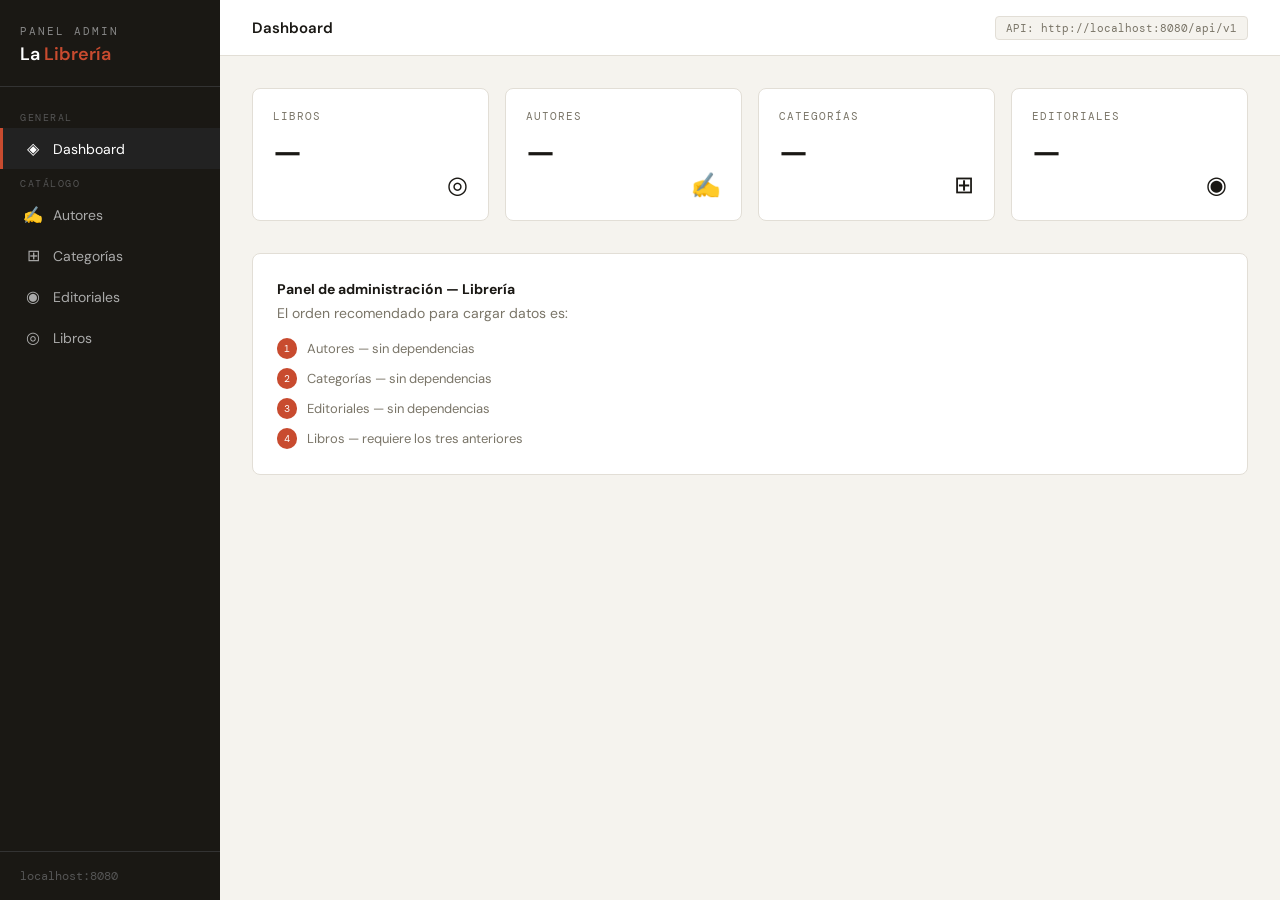
==== admin-panel.html @ 552fe8f4 "Primer commit - frontend libreria" ====
<!DOCTYPE html>
<html lang="es">

<head>
    <meta charset="UTF-8">
    <meta name="viewport" content="width=device-width, initial-scale=1.0">
    <title>Librería — Panel Administrador</title>

    <!-- Google Fonts: tipografías del panel -->
    <link
        href="https://fonts.googleapis.com/css2?family=DM+Mono:wght@400;500&family=DM+Sans:wght@300;400;500;600&display=swap"
        rel="stylesheet">

    <!-- Archivo CSS externo: todos los estilos visuales del panel -->
    <link rel="stylesheet" href="css/admin.css">

    <link rel="stylesheet" href="css/admin-panel.css" />
</head>

<body>

    <!-- ═══════════════════════════════════════════
     SIDEBAR — Barra lateral de navegación
     Cada nav-item llama a showView('nombre', this)
     que está definido en admin.js
════════════════════════════════════════════ -->
    <aside class="sidebar">
        <div class="sidebar-logo">
            <span>Panel Admin</span>
            <h1>La <em>Librería</em></h1>
        </div>
        <nav class="sidebar-nav">
            <div class="nav-section">General</div>
            <div class="nav-item active" onclick="showView('dashboard', this)">
                <span class="icon">◈</span> Dashboard
            </div>
            <div class="nav-section">Catálogo</div>
            <div class="nav-item" onclick="showView('autores', this)">
                <span class="icon">✍</span> Autores
            </div>
            <div class="nav-item" onclick="showView('categorias', this)">
                <span class="icon">⊞</span> Categorías
            </div>
            <div class="nav-item" onclick="showView('editoriales', this)">
                <span class="icon">◉</span> Editoriales
            </div>
            <div class="nav-item" onclick="showView('libros', this)">
                <span class="icon">◎</span> Libros
            </div>
        </nav>
        <div class="sidebar-footer">localhost:8080</div>
    </aside>

    <!-- ═══════════════════════════════════════════
     MAIN — Área principal de contenido
════════════════════════════════════════════ -->
    <main class="main">

        <div class="topbar">
            <span class="topbar-title" id="topbar-title">Dashboard</span>
            <span class="topbar-api">API: http://localhost:8080/api/v1</span>
        </div>

        <div class="content">

            <!-- DASHBOARD: id="stat-*" son llenados por admin.js -->
            <div id="view-dashboard" class="view active">
                <div class="dashboard-grid">
                    <div class="stat-card">
                        <div class="label">Libros</div>
                        <div class="value" id="stat-libros">—</div>
                        <span class="icon-big">◎</span>
                    </div>
                    <div class="stat-card">
                        <div class="label">Autores</div>
                        <div class="value" id="stat-autores">—</div>
                        <span class="icon-big">✍</span>
                    </div>
                    <div class="stat-card">
                        <div class="label">Categorías</div>
                        <div class="value" id="stat-categorias">—</div>
                        <span class="icon-big">⊞</span>
                    </div>
                    <div class="stat-card">
                        <div class="label">Editoriales</div>
                        <div class="value" id="stat-editoriales">—</div>
                        <span class="icon-big">◉</span>
                    </div>
                </div>
                <div class="dashboard-note">
                    <strong>Panel de administración — Librería</strong><br>
                    El orden recomendado para cargar datos es:
                    <ol class="order-list">
                        <li><span class="order-badge">1</span> Autores — sin dependencias</li>
                        <li><span class="order-badge">2</span> Categorías — sin dependencias</li>
                        <li><span class="order-badge">3</span> Editoriales — sin dependencias</li>
                        <li><span class="order-badge">4</span> Libros — requiere los tres anteriores</li>
                    </ol>
                </div>
            </div>

            <!-- AUTORES: tbody-autores es llenado por admin.js -->
            <div id="view-autores" class="view">
                <div class="section-header">
                    <h2>Autores</h2>
                    <button class="btn btn-primary" onclick="openModal('autor')">+ Nuevo autor</button>
                </div>
                <div class="table-wrap">
                    <table>
                        <thead>
                            <tr>
                                <th>ID</th>
                                <th>Nombre</th>
                                <th>Apellido</th>
                                <th>Acciones</th>
                            </tr>
                        </thead>
                        <tbody id="tbody-autores"></tbody>
                    </table>
                </div>
            </div>

            <!-- CATEGORÍAS: tbody-categorias es llenado por admin.js -->
            <div id="view-categorias" class="view">
                <div class="section-header">
                    <h2>Categorías</h2>
                    <button class="btn btn-primary" onclick="openModal('categoria')">+ Nueva categoría</button>
                </div>
                <div class="table-wrap">
                    <table>
                        <thead>
                            <tr>
                                <th>ID</th>
                                <th>Género</th>
                                <th>Acciones</th>
                            </tr>
                        </thead>
                        <tbody id="tbody-categorias"></tbody>
                    </table>
                </div>
            </div>

            <!-- EDITORIALES: tbody-editoriales es llenado por admin.js -->
            <div id="view-editoriales" class="view">
                <div class="section-header">
                    <h2>Editoriales</h2>
                    <button class="btn btn-primary" onclick="openModal('editorial')">+ Nueva editorial</button>
                </div>
                <div class="table-wrap">
                    <table>
                        <thead>
                            <tr>
                                <th>ID</th>
                                <th>Nombre</th>
                                <th>Acciones</th>
                            </tr>
                        </thead>
                        <tbody id="tbody-editoriales"></tbody>
                    </table>
                </div>
            </div>

            <!-- LIBROS: tbody-libros es llenado por admin.js -->
            <div id="view-libros" class="view">
                <div class="section-header">
                    <h2>Libros</h2>
                    <button class="btn btn-primary" onclick="openModal('libro')">+ Nuevo libro</button>
                </div>
                <div class="table-wrap">
                    <table>
                        <thead>
                            <tr>
                                <th>ID</th>
                                <th>Título</th>
                                <th>Autor</th>
                                <th>Categoría</th>
                                <th>Editorial</th>

                                <!-- <th>Año</th> -->

                                <th>Acciones</th>
                            </tr>
                        </thead>
                        <tbody id="tbody-libros"></tbody>
                    </table>
                </div>
            </div>

        </div>
    </main>

    <!-- MODAL: modal-title y modal-body son llenados por admin.js -->
    <div class="modal-overlay" id="modal-overlay">
        <div class="modal">
            <div class="modal-header">
                <h3 id="modal-title">Nuevo registro</h3>
                <button class="modal-close" onclick="closeModal()">✕</button>
            </div>
            <div class="modal-body" id="modal-body"></div>
            <div class="modal-footer">
                <button class="btn btn-secondary" onclick="closeModal()">Cancelar</button>
                <button class="btn btn-primary" id="modal-save-btn" onclick="saveModal()">Guardar</button>
            </div>
        </div>
    </div>

    <!-- TOASTS: creados y destruidos por admin.js -->
    <div class="toast-container" id="toast-container"></div>

    <!-- JS al final del body para que el HTML ya esté cargado cuando se ejecute -->
    <script src="js/admin.js"></script>

    <script src="js/auth.js"></script>
    <script src="js/admin-panel.js"></script>

</body>

</html>
---- css/admin.css ----
/* ═══════════════════════════════════════════════════════
   VARIABLES GLOBALES
   Define los colores, fuentes y medidas del panel.
   Cambiando estas variables cambia todo el diseño.
═══════════════════════════════════════════════════════ */
:root {
  --bg: #f5f3ee;           /* fondo general de la página */
  --surface: #ffffff;      /* fondo de tarjetas, tablas, modal */
  --border: #e2ded6;       /* color de bordes y separadores */
  --text: #1a1814;         /* texto principal */
  --text-muted: #7a7568;   /* texto secundario / placeholders */
  --accent: #c84b2f;       /* color de acento (rojo ladrillo) */
  --accent-light: #fdf0ec; /* versión clara del acento */
  --accent-hover: #a83820; /* acento más oscuro para hover */
  --green: #2d7a4f;        /* color para mensajes de éxito */
  --sidebar-w: 220px;      /* ancho de la barra lateral */
  --radius: 8px;           /* redondeo de bordes */
  --mono: 'DM Mono', monospace;   /* fuente para IDs y etiquetas */
  --sans: 'DM Sans', sans-serif;  /* fuente para el texto general */
}

/* ── RESET BÁSICO ── */
* { box-sizing: border-box; margin: 0; padding: 0; }

body {
  font-family: var(--sans);
  background: var(--bg);
  color: var(--text);
  min-height: 100vh;
  display: flex; /* sidebar y main lado a lado */
}

/* ═══════════════════════════════════════════════════════
   SIDEBAR
   Barra lateral fija. Contiene el logo y la navegación.
═══════════════════════════════════════════════════════ */
.sidebar {
  width: var(--sidebar-w);
  background: var(--text); /* fondo oscuro */
  color: #fff;
  display: flex;
  flex-direction: column;
  position: fixed;         /* queda fija al hacer scroll */
  top: 0; left: 0; bottom: 0;
  z-index: 100;
}

.sidebar-logo {
  padding: 24px 20px 20px;
  border-bottom: 1px solid #333;
}

.sidebar-logo span {
  font-family: var(--mono);
  font-size: 11px;
  letter-spacing: 2px;
  text-transform: uppercase;
  color: #888;
  display: block;
  margin-bottom: 4px;
}

.sidebar-logo h1 { font-size: 18px; font-weight: 600; }
.sidebar-logo h1 em { color: var(--accent); font-style: normal; }

.sidebar-nav { padding: 16px 0; flex: 1; }

/* Etiquetas de sección dentro del nav (ej: "CATÁLOGO") */
.nav-section {
  padding: 8px 20px 4px;
  font-family: var(--mono);
  font-size: 10px;
  letter-spacing: 1.5px;
  text-transform: uppercase;
  color: #555;
}

/* Cada ítem del menú lateral */
.nav-item {
  display: flex;
  align-items: center;
  gap: 10px;
  padding: 10px 20px;
  cursor: pointer;
  font-size: 14px;
  color: #aaa;
  transition: all 0.15s;
  border-left: 3px solid transparent; /* borde izquierdo oculto por defecto */
}

.nav-item:hover { color: #fff; background: #222; }

/* Ítem activo: borde izquierdo rojo + fondo oscuro */
.nav-item.active {
  color: #fff;
  background: #222;
  border-left-color: var(--accent);
}

.nav-item .icon { font-size: 16px; width: 20px; text-align: center; }

.sidebar-footer {
  padding: 16px 20px;
  border-top: 1px solid #333;
  font-size: 12px;
  color: #555;
  font-family: var(--mono);
}

/* ═══════════════════════════════════════════════════════
   MAIN — Área de contenido principal
   Ocupa el espacio restante al lado del sidebar
═══════════════════════════════════════════════════════ */
.main {
  margin-left: var(--sidebar-w); /* empuja el contenido para no quedar tapado */
  flex: 1;
  display: flex;
  flex-direction: column;
  min-height: 100vh;
}

/* Barra superior pegada al tope */
.topbar {
  background: var(--surface);
  border-bottom: 1px solid var(--border);
  padding: 0 32px;
  height: 56px;
  display: flex;
  align-items: center;
  justify-content: space-between;
  position: sticky;
  top: 0;
  z-index: 50;
}

.topbar-title { font-size: 15px; font-weight: 600; }

/* Muestra la URL base de la API */
.topbar-api {
  font-family: var(--mono);
  font-size: 11px;
  color: var(--text-muted);
  background: var(--bg);
  padding: 4px 10px;
  border-radius: 4px;
  border: 1px solid var(--border);
}

.content { padding: 32px; flex: 1; }

/* ═══════════════════════════════════════════════════════
   VISTAS
   Solo la vista activa se muestra (display: block).
   admin.js alterna la clase 'active'
═══════════════════════════════════════════════════════ */
.view { display: none; }
.view.active { display: block; }

/* ═══════════════════════════════════════════════════════
   DASHBOARD — Tarjetas de estadísticas
═══════════════════════════════════════════════════════ */
.dashboard-grid {
  display: grid;
  grid-template-columns: repeat(4, 1fr); /* 4 columnas iguales */
  gap: 16px;
  margin-bottom: 32px;
}

.stat-card {
  background: var(--surface);
  border: 1px solid var(--border);
  border-radius: var(--radius);
  padding: 20px;
}

.stat-card .label {
  font-family: var(--mono);
  font-size: 11px;
  letter-spacing: 1px;
  text-transform: uppercase;
  color: var(--text-muted);
  margin-bottom: 8px;
}

.stat-card .value {
  font-size: 32px;
  font-weight: 600;
  letter-spacing: -1px;
}

.stat-card .icon-big { font-size: 24px; float: right; margin-top: -4px; }

/* Nota informativa del dashboard */
.dashboard-note {
  background: var(--surface);
  border: 1px solid var(--border);
  border-radius: var(--radius);
  padding: 24px;
  font-size: 14px;
  color: var(--text-muted);
  line-height: 1.7;
}

.dashboard-note strong { color: var(--text); }

.order-list {
  list-style: none;
  margin-top: 12px;
  display: flex;
  flex-direction: column;
  gap: 8px;
}

.order-list li { display: flex; align-items: center; gap: 10px; font-size: 13px; }

.order-badge {
  background: var(--accent);
  color: #fff;
  font-family: var(--mono);
  font-size: 10px;
  padding: 2px 7px;
  border-radius: 20px;
}

/* ═══════════════════════════════════════════════════════
   ENCABEZADO DE SECCIÓN
   Título de la sección + botón de crear
═══════════════════════════════════════════════════════ */
.section-header {
  display: flex;
  align-items: center;
  justify-content: space-between;
  margin-bottom: 20px;
}

.section-header h2 { font-size: 20px; font-weight: 600; letter-spacing: -0.3px; }

/* ═══════════════════════════════════════════════════════
   BOTONES
   .btn es la base. Se combina con modificadores:
   .btn-primary → rojo (acción principal)
   .btn-secondary → gris (acción secundaria)
   .btn-danger → rojo claro (eliminar)
   .btn-sm → tamaño pequeño
═══════════════════════════════════════════════════════ */
.btn {
  display: inline-flex;
  align-items: center;
  gap: 6px;
  padding: 8px 16px;
  border-radius: var(--radius);
  font-size: 13px;
  font-weight: 500;
  cursor: pointer;
  border: none;
  transition: all 0.15s;
  font-family: var(--sans);
}

.btn-primary { background: var(--accent); color: #fff; }
.btn-primary:hover { background: var(--accent-hover); }

.btn-secondary {
  background: var(--surface);
  color: var(--text);
  border: 1px solid var(--border);
}
.btn-secondary:hover { background: var(--bg); }

.btn-danger { background: #fff0ee; color: var(--accent); border: 1px solid #f5cdc5; }
.btn-danger:hover { background: #ffe0da; }

.btn-sm { padding: 5px 10px; font-size: 12px; }

/* ═══════════════════════════════════════════════════════
   TABLA
   Contenedor con borde redondeado + tabla dentro
═══════════════════════════════════════════════════════ */
.table-wrap {
  background: var(--surface);
  border: 1px solid var(--border);
  border-radius: var(--radius);
  overflow: hidden;
}

table { width: 100%; border-collapse: collapse; font-size: 14px; }

/* Encabezados en mayúsculas con fuente monoespaciada */
thead th {
  background: var(--bg);
  padding: 11px 16px;
  text-align: left;
  font-family: var(--mono);
  font-size: 11px;
  letter-spacing: 0.8px;
  text-transform: uppercase;
  color: var(--text-muted);
  border-bottom: 1px solid var(--border);
  font-weight: 500;
}

tbody tr {
  border-bottom: 1px solid var(--border);
  transition: background 0.1s;
}
tbody tr:last-child { border-bottom: none; }
tbody tr:hover { background: var(--bg); }

tbody td { padding: 12px 16px; vertical-align: middle; }

/* Badge para mostrar el ID con estilo monoespaciado */
.id-badge {
  font-family: var(--mono);
  font-size: 11px;
  background: var(--bg);
  padding: 2px 7px;
  border-radius: 4px;
  color: var(--text-muted);
  border: 1px solid var(--border);
}

/* Contenedor de botones editar/eliminar */
.actions { display: flex; gap: 6px; }

/* Estado vacío cuando no hay datos */
.empty-state {
  text-align: center;
  padding: 48px;
  color: var(--text-muted);
  font-size: 14px;
}
.empty-state .empty-icon { font-size: 32px; margin-bottom: 10px; }

/* ═══════════════════════════════════════════════════════
   MODAL
   Ventana emergente para crear/editar registros.
   .modal-overlay cubre toda la pantalla con fondo oscuro.
   .open la hace visible (toggle desde admin.js)
═══════════════════════════════════════════════════════ */
.modal-overlay {
  display: none;           /* oculto por defecto */
  position: fixed;
  inset: 0;
  background: rgba(0,0,0,0.4); /* fondo semitransparente */
  z-index: 200;
  align-items: center;
  justify-content: center;
}

.modal-overlay.open { display: flex; } /* admin.js agrega esta clase */

.modal {
  background: var(--surface);
  border-radius: 12px;
  width: 480px;
  max-width: 95vw;
  box-shadow: 0 20px 60px rgba(0,0,0,0.15);
}

.modal-header {
  padding: 20px 24px 16px;
  border-bottom: 1px solid var(--border);
  display: flex;
  align-items: center;
  justify-content: space-between;
}

.modal-header h3 { font-size: 16px; font-weight: 600; }

.modal-close {
  background: none;
  border: none;
  font-size: 20px;
  cursor: pointer;
  color: var(--text-muted);
}

/* admin.js inyecta los campos del formulario acá */
.modal-body { padding: 20px 24px; display: flex; flex-direction: column; gap: 14px; }

.modal-footer {
  padding: 16px 24px;
  border-top: 1px solid var(--border);
  display: flex;
  justify-content: flex-end;
  gap: 8px;
}

/* ═══════════════════════════════════════════════════════
   FORMULARIOS dentro del modal
═══════════════════════════════════════════════════════ */
.form-group { display: flex; flex-direction: column; gap: 5px; }

.form-group label {
  font-size: 12px;
  font-weight: 500;
  color: var(--text-muted);
  font-family: var(--mono);
  text-transform: uppercase;
  letter-spacing: 0.5px;
}

.form-group input,
.form-group select {
  padding: 9px 12px;
  border: 1px solid var(--border);
  border-radius: var(--radius);
  font-size: 14px;
  font-family: var(--sans);
  background: var(--surface);
  color: var(--text);
  transition: border-color 0.15s;
  outline: none;
}

/* Borde rojo al hacer foco en un campo */
.form-group input:focus,
.form-group select:focus { border-color: var(--accent); }

/* ═══════════════════════════════════════════════════════
   TOASTS — Notificaciones temporales
   Aparecen abajo a la derecha y desaparecen solos.
   .success → verde, .error → rojo
═══════════════════════════════════════════════════════ */
.toast-container {
  position: fixed;
  bottom: 24px;
  right: 24px;
  z-index: 999;
  display: flex;
  flex-direction: column;
  gap: 8px;
}

.toast {
  background: var(--text);
  color: #fff;
  padding: 12px 16px;
  border-radius: var(--radius);
  font-size: 13px;
  display: flex;
  align-items: center;
  gap: 8px;
  animation: slideIn 0.2s ease;
  max-width: 300px;
}

.toast.success { background: var(--green); }
.toast.error   { background: var(--accent); }

@keyframes slideIn {
  from { transform: translateX(20px); opacity: 0; }
  to   { transform: translateX(0);    opacity: 1; }
}

/* ═══════════════════════════════════════════════════════
   LOADER — Spinner de carga
   Aparece en la tabla mientras se espera la respuesta
═══════════════════════════════════════════════════════ */
.loader {
  display: inline-block;
  width: 16px; height: 16px;
  border: 2px solid var(--border);
  border-top-color: var(--accent);
  border-radius: 50%;
  animation: spin 0.7s linear infinite;
}

@keyframes spin { to { transform: rotate(360deg); } }
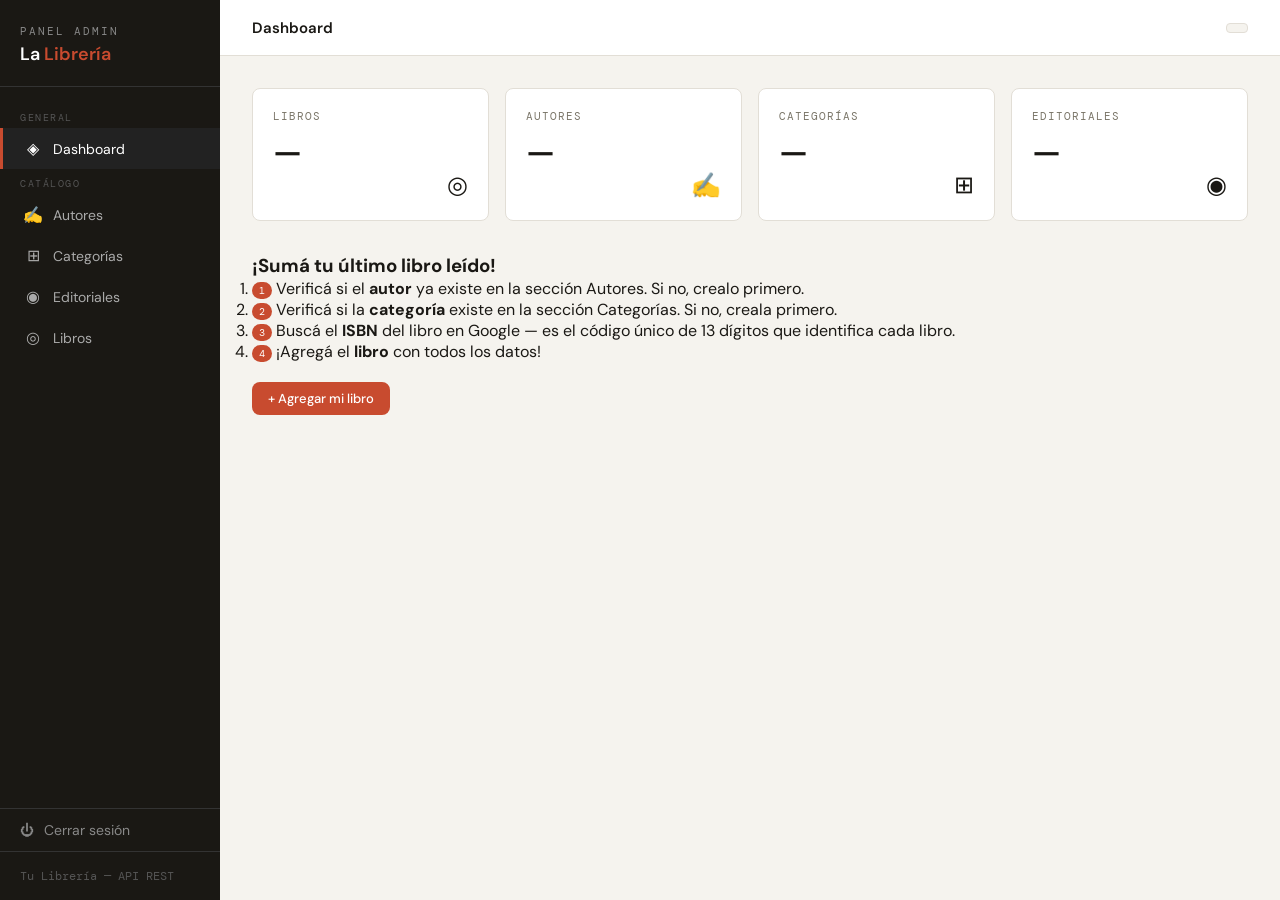
==== commit b383eb86: "Fix - Boton d direccion a login" ====
--- a/admin-panel.html
+++ b/admin-panel.html
@@ -1,218 +1,195 @@
 <!DOCTYPE html>
 <html lang="es">
-
 <head>
     <meta charset="UTF-8">
     <meta name="viewport" content="width=device-width, initial-scale=1.0">
-    <title>Librería — Panel Administrador</title>
-
-    <!-- Google Fonts: tipografías del panel -->
-    <link
-        href="https://fonts.googleapis.com/css2?family=DM+Mono:wght@400;500&family=DM+Sans:wght@300;400;500;600&display=swap"
-        rel="stylesheet">
-
-    <!-- Archivo CSS externo: todos los estilos visuales del panel -->
+    <title>Librería</title>
+    <link href="https://fonts.googleapis.com/css2?family=DM+Mono:wght@400;500&family=DM+Sans:wght@300;400;500;600&display=swap" rel="stylesheet">
     <link rel="stylesheet" href="css/admin.css">
-
-    <link rel="stylesheet" href="css/admin-panel.css" />
 </head>
-
 <body>
 
-    <!-- ═══════════════════════════════════════════
-     SIDEBAR — Barra lateral de navegación
-     Cada nav-item llama a showView('nombre', this)
-     que está definido en admin.js
-════════════════════════════════════════════ -->
-    <aside class="sidebar">
-        <div class="sidebar-logo">
-            <span>Panel Admin</span>
-            <h1>La <em>Librería</em></h1>
-        </div>
-        <nav class="sidebar-nav">
-            <div class="nav-section">General</div>
-            <div class="nav-item active" onclick="showView('dashboard', this)">
-                <span class="icon">◈</span> Dashboard
-            </div>
-            <div class="nav-section">Catálogo</div>
-            <div class="nav-item" onclick="showView('autores', this)">
-                <span class="icon">✍</span> Autores
-            </div>
-            <div class="nav-item" onclick="showView('categorias', this)">
-                <span class="icon">⊞</span> Categorías
-            </div>
-            <div class="nav-item" onclick="showView('editoriales', this)">
-                <span class="icon">◉</span> Editoriales
-            </div>
-            <div class="nav-item" onclick="showView('libros', this)">
-                <span class="icon">◎</span> Libros
-            </div>
-        </nav>
-        <div class="sidebar-footer">localhost:8080</div>
-    </aside>
+  <aside class="sidebar">
+    <div class="sidebar-logo">
+      <span>Panel Admin</span>
+      <h1>La <em>Librería</em></h1>
+    </div>
+    <nav class="sidebar-nav">
+      <div class="nav-section">General</div>
+      <div class="nav-item active" onclick="showView('dashboard', this)">
+        <span class="icon">◈</span> Dashboard
+      </div>
+      <div class="nav-section">Catálogo</div>
+      <div class="nav-item" onclick="showView('autores', this)">
+        <span class="icon">✍</span> Autores
+      </div>
+      <div class="nav-item" onclick="showView('categorias', this)">
+        <span class="icon">⊞</span> Categorías
+      </div>
+      <div class="nav-item" onclick="showView('editoriales', this)">
+        <span class="icon">◉</span> Editoriales
+      </div>
+      <div class="nav-item" onclick="showView('libros', this)">
+        <span class="icon">◎</span> Libros
+      </div>
+    </nav>
 
-    <!-- ═══════════════════════════════════════════
-     MAIN — Área principal de contenido
-════════════════════════════════════════════ -->
-    <main class="main">
+    <!-- LOGOUT -->
+    <div class="sidebar-logout" onclick="logout()">
+      <span class="icon">⏻</span> Cerrar sesión
+    </div>
 
-        <div class="topbar">
-            <span class="topbar-title" id="topbar-title">Dashboard</span>
-            <span class="topbar-api">API: http://localhost:8080/api/v1</span>
+    <div class="sidebar-footer">Tu Librería — API REST</div>
+  </aside>
+
+  <main class="main">
+
+    <div class="topbar">
+      <span class="topbar-title" id="topbar-title">Dashboard</span>
+      <span class="topbar-api" id="topbar-user"></span>
+    </div>
+
+    <div class="content">
+
+      <!-- DASHBOARD -->
+      <div id="view-dashboard" class="view active">
+        <div class="dashboard-grid">
+          <div class="stat-card">
+            <div class="label">Libros</div>
+            <div class="value" id="stat-libros">—</div>
+            <span class="icon-big">◎</span>
+          </div>
+          <div class="stat-card">
+            <div class="label">Autores</div>
+            <div class="value" id="stat-autores">—</div>
+            <span class="icon-big">✍</span>
+          </div>
+          <div class="stat-card">
+            <div class="label">Categorías</div>
+            <div class="value" id="stat-categorias">—</div>
+            <span class="icon-big">⊞</span>
+          </div>
+          <div class="stat-card">
+            <div class="label">Editoriales</div>
+            <div class="value" id="stat-editoriales">—</div>
+            <span class="icon-big">◉</span>
+          </div>
         </div>
 
-        <div class="content">
+        <!-- TARJETA INVITACIÓN -->
+<div class="invite-card">
+  <div class="invite-card-text">
+    <h3>¡Sumá tu último libro leído!</h3>
+    <ol class="invite-steps">
+      <li>
+        <span class="order-badge">1</span>
+        Verificá si el <strong>autor</strong> ya existe en la sección Autores. Si no, crealo primero.
+      </li>
+      <li>
+        <span class="order-badge">2</span>
+        Verificá si la <strong>categoría</strong> existe en la sección Categorías. Si no, creala primero.
+      </li>
+      <li>
+        <span class="order-badge">3</span>
+        Buscá el <strong>ISBN</strong> del libro en Google — es el código único de 13 dígitos que identifica cada libro.
+      </li>
+      <li>
+        <span class="order-badge">4</span>
+        ¡Agregá el <strong>libro</strong> con todos los datos!
+      </li>
+    </ol>
+    <button class="btn btn-primary invite-btn" onclick="quickAddLibro()">
+      + Agregar mi libro
+    </button>
+  </div>
+  </div>
+</div>
 
-            <!-- DASHBOARD: id="stat-*" son llenados por admin.js -->
-            <div id="view-dashboard" class="view active">
-                <div class="dashboard-grid">
-                    <div class="stat-card">
-                        <div class="label">Libros</div>
-                        <div class="value" id="stat-libros">—</div>
-                        <span class="icon-big">◎</span>
-                    </div>
-                    <div class="stat-card">
-                        <div class="label">Autores</div>
-                        <div class="value" id="stat-autores">—</div>
-                        <span class="icon-big">✍</span>
-                    </div>
-                    <div class="stat-card">
-                        <div class="label">Categorías</div>
-                        <div class="value" id="stat-categorias">—</div>
-                        <span class="icon-big">⊞</span>
-                    </div>
-                    <div class="stat-card">
-                        <div class="label">Editoriales</div>
-                        <div class="value" id="stat-editoriales">—</div>
-                        <span class="icon-big">◉</span>
-                    </div>
-                </div>
-                <div class="dashboard-note">
-                    <strong>Panel de administración — Librería</strong><br>
-                    El orden recomendado para cargar datos es:
-                    <ol class="order-list">
-                        <li><span class="order-badge">1</span> Autores — sin dependencias</li>
-                        <li><span class="order-badge">2</span> Categorías — sin dependencias</li>
-                        <li><span class="order-badge">3</span> Editoriales — sin dependencias</li>
-                        <li><span class="order-badge">4</span> Libros — requiere los tres anteriores</li>
-                    </ol>
-                </div>
-            </div>
+      <!-- AUTORES -->
+      <div id="view-autores" class="view">
+        <div class="section-header">
+          <h2>Autores</h2>
+          <button class="btn btn-primary" onclick="openModal('autor')">+ Nuevo autor</button>
+        </div>
+        <div class="table-wrap">
+          <table>
+            <thead>
+              <tr><th>ID</th><th>Nombre</th><th>Apellido</th><th>Acciones</th></tr>
+            </thead>
+            <tbody id="tbody-autores"></tbody>
+          </table>
+        </div>
+      </div>
 
-            <!-- AUTORES: tbody-autores es llenado por admin.js -->
-            <div id="view-autores" class="view">
-                <div class="section-header">
-                    <h2>Autores</h2>
-                    <button class="btn btn-primary" onclick="openModal('autor')">+ Nuevo autor</button>
-                </div>
-                <div class="table-wrap">
-                    <table>
-                        <thead>
-                            <tr>
-                                <th>ID</th>
-                                <th>Nombre</th>
-                                <th>Apellido</th>
-                                <th>Acciones</th>
-                            </tr>
-                        </thead>
-                        <tbody id="tbody-autores"></tbody>
-                    </table>
-                </div>
-            </div>
+      <!-- CATEGORÍAS -->
+      <div id="view-categorias" class="view">
+        <div class="section-header">
+          <h2>Categorías</h2>
+          <button class="btn btn-primary" onclick="openModal('categoria')">+ Nueva categoría</button>
+        </div>
+        <div class="table-wrap">
+          <table>
+            <thead>
+              <tr><th>ID</th><th>Género</th><th>Acciones</th></tr>
+            </thead>
+            <tbody id="tbody-categorias"></tbody>
+          </table>
+        </div>
+      </div>
 
-            <!-- CATEGORÍAS: tbody-categorias es llenado por admin.js -->
-            <div id="view-categorias" class="view">
-                <div class="section-header">
-                    <h2>Categorías</h2>
-                    <button class="btn btn-primary" onclick="openModal('categoria')">+ Nueva categoría</button>
-                </div>
-                <div class="table-wrap">
-                    <table>
-                        <thead>
-                            <tr>
-                                <th>ID</th>
-                                <th>Género</th>
-                                <th>Acciones</th>
-                            </tr>
-                        </thead>
-                        <tbody id="tbody-categorias"></tbody>
-                    </table>
-                </div>
-            </div>
+      <!-- EDITORIALES -->
+      <div id="view-editoriales" class="view">
+        <div class="section-header">
+          <h2>Editoriales</h2>
+          <button class="btn btn-primary" onclick="openModal('editorial')">+ Nueva editorial</button>
+        </div>
+        <div class="table-wrap">
+          <table>
+            <thead>
+              <tr><th>ID</th><th>Nombre</th><th>Acciones</th></tr>
+            </thead>
+            <tbody id="tbody-editoriales"></tbody>
+          </table>
+        </div>
+      </div>
 
-            <!-- EDITORIALES: tbody-editoriales es llenado por admin.js -->
-            <div id="view-editoriales" class="view">
-                <div class="section-header">
-                    <h2>Editoriales</h2>
-                    <button class="btn btn-primary" onclick="openModal('editorial')">+ Nueva editorial</button>
-                </div>
-                <div class="table-wrap">
-                    <table>
-                        <thead>
-                            <tr>
-                                <th>ID</th>
-                                <th>Nombre</th>
-                                <th>Acciones</th>
-                            </tr>
-                        </thead>
-                        <tbody id="tbody-editoriales"></tbody>
-                    </table>
-                </div>
-            </div>
+      <!-- LIBROS -->
+      <div id="view-libros" class="view">
+        <div class="section-header">
+          <h2>Libros</h2>
+          <button class="btn btn-primary" onclick="openModal('libros')">+ Nuevo libro</button>
+        </div>
+        <div class="table-wrap">
+          <table>
+            <thead>
+              <tr><th>ID</th><th>Título</th><th>Autor</th><th>Categoría</th><th>Editorial</th><th>Acciones</th></tr>
+            </thead>
+            <tbody id="tbody-libros"></tbody>
+          </table>
+        </div>
+      </div>
 
-            <!-- LIBROS: tbody-libros es llenado por admin.js -->
-            <div id="view-libros" class="view">
-                <div class="section-header">
-                    <h2>Libros</h2>
-                    <button class="btn btn-primary" onclick="openModal('libro')">+ Nuevo libro</button>
-                </div>
-                <div class="table-wrap">
-                    <table>
-                        <thead>
-                            <tr>
-                                <th>ID</th>
-                                <th>Título</th>
-                                <th>Autor</th>
-                                <th>Categoría</th>
-                                <th>Editorial</th>
+    </div>
+  </main>
 
-                                <!-- <th>Año</th> -->
+  <!-- MODAL -->
+  <div class="modal-overlay" id="modal-overlay">
+    <div class="modal">
+      <div class="modal-header">
+        <h3 id="modal-title">Nuevo registro</h3>
+        <button class="modal-close" onclick="closeModal()">✕</button>
+      </div>
+      <div class="modal-body" id="modal-body"></div>
+      <div class="modal-footer">
+        <button class="btn btn-secondary" onclick="closeModal()">Cancelar</button>
+        <button class="btn btn-primary" id="modal-save-btn" onclick="saveModal()">Guardar</button>
+      </div>
+    </div>
+  </div>
 
-                                <th>Acciones</th>
-                            </tr>
-                        </thead>
-                        <tbody id="tbody-libros"></tbody>
-                    </table>
-                </div>
-            </div>
+  <div class="toast-container" id="toast-container"></div>
 
-        </div>
-    </main>
-
-    <!-- MODAL: modal-title y modal-body son llenados por admin.js -->
-    <div class="modal-overlay" id="modal-overlay">
-        <div class="modal">
-            <div class="modal-header">
-                <h3 id="modal-title">Nuevo registro</h3>
-                <button class="modal-close" onclick="closeModal()">✕</button>
-            </div>
-            <div class="modal-body" id="modal-body"></div>
-            <div class="modal-footer">
-                <button class="btn btn-secondary" onclick="closeModal()">Cancelar</button>
-                <button class="btn btn-primary" id="modal-save-btn" onclick="saveModal()">Guardar</button>
-            </div>
-        </div>
-    </div>
-
-    <!-- TOASTS: creados y destruidos por admin.js -->
-    <div class="toast-container" id="toast-container"></div>
-
-    <!-- JS al final del body para que el HTML ya esté cargado cuando se ejecute -->
-    <script src="js/admin.js"></script>
-
-    <script src="js/auth.js"></script>
-    <script src="js/admin-panel.js"></script>
-
+  <script src="js/auth.js"></script>
+  <script src="js/admin.js"></script>
 </body>
-
 </html>
--- a/css/admin.css
+++ b/css/admin.css
@@ -4,30 +4,48 @@
    Cambiando estas variables cambia todo el diseño.
 ═══════════════════════════════════════════════════════ */
 :root {
-  --bg: #f5f3ee;           /* fondo general de la página */
-  --surface: #ffffff;      /* fondo de tarjetas, tablas, modal */
-  --border: #e2ded6;       /* color de bordes y separadores */
-  --text: #1a1814;         /* texto principal */
-  --text-muted: #7a7568;   /* texto secundario / placeholders */
-  --accent: #c84b2f;       /* color de acento (rojo ladrillo) */
-  --accent-light: #fdf0ec; /* versión clara del acento */
-  --accent-hover: #a83820; /* acento más oscuro para hover */
-  --green: #2d7a4f;        /* color para mensajes de éxito */
-  --sidebar-w: 220px;      /* ancho de la barra lateral */
-  --radius: 8px;           /* redondeo de bordes */
-  --mono: 'DM Mono', monospace;   /* fuente para IDs y etiquetas */
-  --sans: 'DM Sans', sans-serif;  /* fuente para el texto general */
+  --bg: #f5f3ee;
+  /* fondo general de la página */
+  --surface: #ffffff;
+  /* fondo de tarjetas, tablas, modal */
+  --border: #e2ded6;
+  /* color de bordes y separadores */
+  --text: #1a1814;
+  /* texto principal */
+  --text-muted: #7a7568;
+  /* texto secundario / placeholders */
+  --accent: #c84b2f;
+  /* color de acento (rojo ladrillo) */
+  --accent-light: #fdf0ec;
+  /* versión clara del acento */
+  --accent-hover: #a83820;
+  /* acento más oscuro para hover */
+  --green: #2d7a4f;
+  /* color para mensajes de éxito */
+  --sidebar-w: 220px;
+  /* ancho de la barra lateral */
+  --radius: 8px;
+  /* redondeo de bordes */
+  --mono: 'DM Mono', monospace;
+  /* fuente para IDs y etiquetas */
+  --sans: 'DM Sans', sans-serif;
+  /* fuente para el texto general */
 }
 
 /* ── RESET BÁSICO ── */
-* { box-sizing: border-box; margin: 0; padding: 0; }
+* {
+  box-sizing: border-box;
+  margin: 0;
+  padding: 0;
+}
 
 body {
   font-family: var(--sans);
   background: var(--bg);
   color: var(--text);
   min-height: 100vh;
-  display: flex; /* sidebar y main lado a lado */
+  display: flex;
+  /* sidebar y main lado a lado */
 }
 
 /* ═══════════════════════════════════════════════════════
@@ -36,12 +54,16 @@
 ═══════════════════════════════════════════════════════ */
 .sidebar {
   width: var(--sidebar-w);
-  background: var(--text); /* fondo oscuro */
+  background: var(--text);
+  /* fondo oscuro */
   color: #fff;
   display: flex;
   flex-direction: column;
-  position: fixed;         /* queda fija al hacer scroll */
-  top: 0; left: 0; bottom: 0;
+  position: fixed;
+  /* queda fija al hacer scroll */
+  top: 0;
+  left: 0;
+  bottom: 0;
   z-index: 100;
 }
 
@@ -60,10 +82,37 @@
   margin-bottom: 4px;
 }
 
-.sidebar-logo h1 { font-size: 18px; font-weight: 600; }
-.sidebar-logo h1 em { color: var(--accent); font-style: normal; }
-
-.sidebar-nav { padding: 16px 0; flex: 1; }
+.sidebar-logo h1 {
+  font-size: 18px;
+  font-weight: 600;
+}
+
+.sidebar-logo h1 em {
+  color: var(--accent);
+  font-style: normal;
+}
+
+.sidebar-nav {
+  padding: 16px 0;
+  flex: 1;
+}
+
+.sidebar-logout {
+  display: flex;
+  align-items: center;
+  gap: 10px;
+  padding: 12px 20px;
+  cursor: pointer;
+  font-size: 14px;
+  color: #888;
+  border-top: 1px solid #333;
+  transition: all 0.15s;
+}
+
+.sidebar-logout:hover {
+  color: #ff6b6b;
+  background: rgba(255,107,107,0.08);
+}
 
 /* Etiquetas de sección dentro del nav (ej: "CATÁLOGO") */
 .nav-section {
@@ -85,10 +134,14 @@
   font-size: 14px;
   color: #aaa;
   transition: all 0.15s;
-  border-left: 3px solid transparent; /* borde izquierdo oculto por defecto */
-}
-
-.nav-item:hover { color: #fff; background: #222; }
+  border-left: 3px solid transparent;
+  /* borde izquierdo oculto por defecto */
+}
+
+.nav-item:hover {
+  color: #fff;
+  background: #222;
+}
 
 /* Ítem activo: borde izquierdo rojo + fondo oscuro */
 .nav-item.active {
@@ -97,7 +150,11 @@
   border-left-color: var(--accent);
 }
 
-.nav-item .icon { font-size: 16px; width: 20px; text-align: center; }
+.nav-item .icon {
+  font-size: 16px;
+  width: 20px;
+  text-align: center;
+}
 
 .sidebar-footer {
   padding: 16px 20px;
@@ -112,7 +169,8 @@
    Ocupa el espacio restante al lado del sidebar
 ═══════════════════════════════════════════════════════ */
 .main {
-  margin-left: var(--sidebar-w); /* empuja el contenido para no quedar tapado */
+  margin-left: var(--sidebar-w);
+  /* empuja el contenido para no quedar tapado */
   flex: 1;
   display: flex;
   flex-direction: column;
@@ -133,7 +191,10 @@
   z-index: 50;
 }
 
-.topbar-title { font-size: 15px; font-weight: 600; }
+.topbar-title {
+  font-size: 15px;
+  font-weight: 600;
+}
 
 /* Muestra la URL base de la API */
 .topbar-api {
@@ -146,22 +207,31 @@
   border: 1px solid var(--border);
 }
 
-.content { padding: 32px; flex: 1; }
+.content {
+  padding: 32px;
+  flex: 1;
+}
 
 /* ═══════════════════════════════════════════════════════
    VISTAS
    Solo la vista activa se muestra (display: block).
    admin.js alterna la clase 'active'
 ═══════════════════════════════════════════════════════ */
-.view { display: none; }
-.view.active { display: block; }
+.view {
+  display: none;
+}
+
+.view.active {
+  display: block;
+}
 
 /* ═══════════════════════════════════════════════════════
    DASHBOARD — Tarjetas de estadísticas
 ═══════════════════════════════════════════════════════ */
 .dashboard-grid {
   display: grid;
-  grid-template-columns: repeat(4, 1fr); /* 4 columnas iguales */
+  grid-template-columns: repeat(4, 1fr);
+  /* 4 columnas iguales */
   gap: 16px;
   margin-bottom: 32px;
 }
@@ -188,7 +258,11 @@
   letter-spacing: -1px;
 }
 
-.stat-card .icon-big { font-size: 24px; float: right; margin-top: -4px; }
+.stat-card .icon-big {
+  font-size: 24px;
+  float: right;
+  margin-top: -4px;
+}
 
 /* Nota informativa del dashboard */
 .dashboard-note {
@@ -201,7 +275,9 @@
   line-height: 1.7;
 }
 
-.dashboard-note strong { color: var(--text); }
+.dashboard-note strong {
+  color: var(--text);
+}
 
 .order-list {
   list-style: none;
@@ -211,7 +287,12 @@
   gap: 8px;
 }
 
-.order-list li { display: flex; align-items: center; gap: 10px; font-size: 13px; }
+.order-list li {
+  display: flex;
+  align-items: center;
+  gap: 10px;
+  font-size: 13px;
+}
 
 .order-badge {
   background: var(--accent);
@@ -233,7 +314,11 @@
   margin-bottom: 20px;
 }
 
-.section-header h2 { font-size: 20px; font-weight: 600; letter-spacing: -0.3px; }
+.section-header h2 {
+  font-size: 20px;
+  font-weight: 600;
+  letter-spacing: -0.3px;
+}
 
 /* ═══════════════════════════════════════════════════════
    BOTONES
@@ -257,20 +342,45 @@
   font-family: var(--sans);
 }
 
-.btn-primary { background: var(--accent); color: #fff; }
-.btn-primary:hover { background: var(--accent-hover); }
+.btn-primary {
+  background: var(--accent);
+  color: #fff;
+}
+
+.btn-primary:hover {
+  background: var(--accent-hover);
+}
 
 .btn-secondary {
   background: var(--surface);
   color: var(--text);
   border: 1px solid var(--border);
 }
-.btn-secondary:hover { background: var(--bg); }
-
-.btn-danger { background: #fff0ee; color: var(--accent); border: 1px solid #f5cdc5; }
-.btn-danger:hover { background: #ffe0da; }
-
-.btn-sm { padding: 5px 10px; font-size: 12px; }
+
+.btn-secondary:hover {
+  background: var(--bg);
+}
+
+.btn-danger {
+  background: #fff0ee;
+  color: var(--accent);
+  border: 1px solid #f5cdc5;
+}
+
+.btn-danger:hover {
+  background: #ffe0da;
+}
+
+.btn-sm {
+  padding: 5px 10px;
+  font-size: 12px;
+}
+
+.invite-btn { 
+  margin-top: 20px; /* ← aumentá este valor */
+}
+
+
 
 /* ═══════════════════════════════════════════════════════
    TABLA
@@ -283,7 +393,11 @@
   overflow: hidden;
 }
 
-table { width: 100%; border-collapse: collapse; font-size: 14px; }
+table {
+  width: 100%;
+  border-collapse: collapse;
+  font-size: 14px;
+}
 
 /* Encabezados en mayúsculas con fuente monoespaciada */
 thead th {
@@ -303,10 +417,19 @@
   border-bottom: 1px solid var(--border);
   transition: background 0.1s;
 }
-tbody tr:last-child { border-bottom: none; }
-tbody tr:hover { background: var(--bg); }
-
-tbody td { padding: 12px 16px; vertical-align: middle; }
+
+tbody tr:last-child {
+  border-bottom: none;
+}
+
+tbody tr:hover {
+  background: var(--bg);
+}
+
+tbody td {
+  padding: 12px 16px;
+  vertical-align: middle;
+}
 
 /* Badge para mostrar el ID con estilo monoespaciado */
 .id-badge {
@@ -320,7 +443,10 @@
 }
 
 /* Contenedor de botones editar/eliminar */
-.actions { display: flex; gap: 6px; }
+.actions {
+  display: flex;
+  gap: 6px;
+}
 
 /* Estado vacío cuando no hay datos */
 .empty-state {
@@ -329,32 +455,41 @@
   color: var(--text-muted);
   font-size: 14px;
 }
-.empty-state .empty-icon { font-size: 32px; margin-bottom: 10px; }
-
-/* ═══════════════════════════════════════════════════════
-   MODAL
-   Ventana emergente para crear/editar registros.
-   .modal-overlay cubre toda la pantalla con fondo oscuro.
-   .open la hace visible (toggle desde admin.js)
-═══════════════════════════════════════════════════════ */
+
+.empty-state .empty-icon {
+  font-size: 32px;
+  margin-bottom: 10px;
+}
+
+
 .modal-overlay {
-  display: none;           /* oculto por defecto */
+  display: none;
+  /* oculto por defecto */
   position: fixed;
   inset: 0;
-  background: rgba(0,0,0,0.4); /* fondo semitransparente */
+  background: rgba(0, 0, 0, 0.4);
+  /* fondo semitransparente */
   z-index: 200;
   align-items: center;
   justify-content: center;
 }
 
-.modal-overlay.open { display: flex; } /* admin.js agrega esta clase */
+.modal-overlay.open {
+  display: flex;
+}
+
+/* admin.js agrega esta clase */
 
 .modal {
   background: var(--surface);
   border-radius: 12px;
-  width: 480px;
+  width: 520px;
   max-width: 95vw;
-  box-shadow: 0 20px 60px rgba(0,0,0,0.15);
+  max-height: 90vh;
+  /* ← límite de altura */
+  box-shadow: 0 20px 60px rgba(0, 0, 0, 0.15);
+  display: flex;
+  flex-direction: column;
 }
 
 .modal-header {
@@ -365,7 +500,10 @@
   justify-content: space-between;
 }
 
-.modal-header h3 { font-size: 16px; font-weight: 600; }
+.modal-header h3 {
+  font-size: 16px;
+  font-weight: 600;
+}
 
 .modal-close {
   background: none;
@@ -375,8 +513,15 @@
   color: var(--text-muted);
 }
 
-/* admin.js inyecta los campos del formulario acá */
-.modal-body { padding: 20px 24px; display: flex; flex-direction: column; gap: 14px; }
+.modal-body {
+  padding: 20px 24px;
+  display: flex;
+  flex-direction: column;
+  gap: 14px;
+  overflow-y: auto;
+  /* ← scroll interno */
+  flex: 1;
+}
 
 .modal-footer {
   padding: 16px 24px;
@@ -389,7 +534,11 @@
 /* ═══════════════════════════════════════════════════════
    FORMULARIOS dentro del modal
 ═══════════════════════════════════════════════════════ */
-.form-group { display: flex; flex-direction: column; gap: 5px; }
+.form-group {
+  display: flex;
+  flex-direction: column;
+  gap: 5px;
+}
 
 .form-group label {
   font-size: 12px;
@@ -415,7 +564,9 @@
 
 /* Borde rojo al hacer foco en un campo */
 .form-group input:focus,
-.form-group select:focus { border-color: var(--accent); }
+.form-group select:focus {
+  border-color: var(--accent);
+}
 
 /* ═══════════════════════════════════════════════════════
    TOASTS — Notificaciones temporales
@@ -445,12 +596,24 @@
   max-width: 300px;
 }
 
-.toast.success { background: var(--green); }
-.toast.error   { background: var(--accent); }
+.toast.success {
+  background: var(--green);
+}
+
+.toast.error {
+  background: var(--accent);
+}
 
 @keyframes slideIn {
-  from { transform: translateX(20px); opacity: 0; }
-  to   { transform: translateX(0);    opacity: 1; }
+  from {
+    transform: translateX(20px);
+    opacity: 0;
+  }
+
+  to {
+    transform: translateX(0);
+    opacity: 1;
+  }
 }
 
 /* ═══════════════════════════════════════════════════════
@@ -459,11 +622,16 @@
 ═══════════════════════════════════════════════════════ */
 .loader {
   display: inline-block;
-  width: 16px; height: 16px;
+  width: 16px;
+  height: 16px;
   border: 2px solid var(--border);
   border-top-color: var(--accent);
   border-radius: 50%;
   animation: spin 0.7s linear infinite;
 }
 
-@keyframes spin { to { transform: rotate(360deg); } }+@keyframes spin {
+  to {
+    transform: rotate(360deg);
+  }
+}
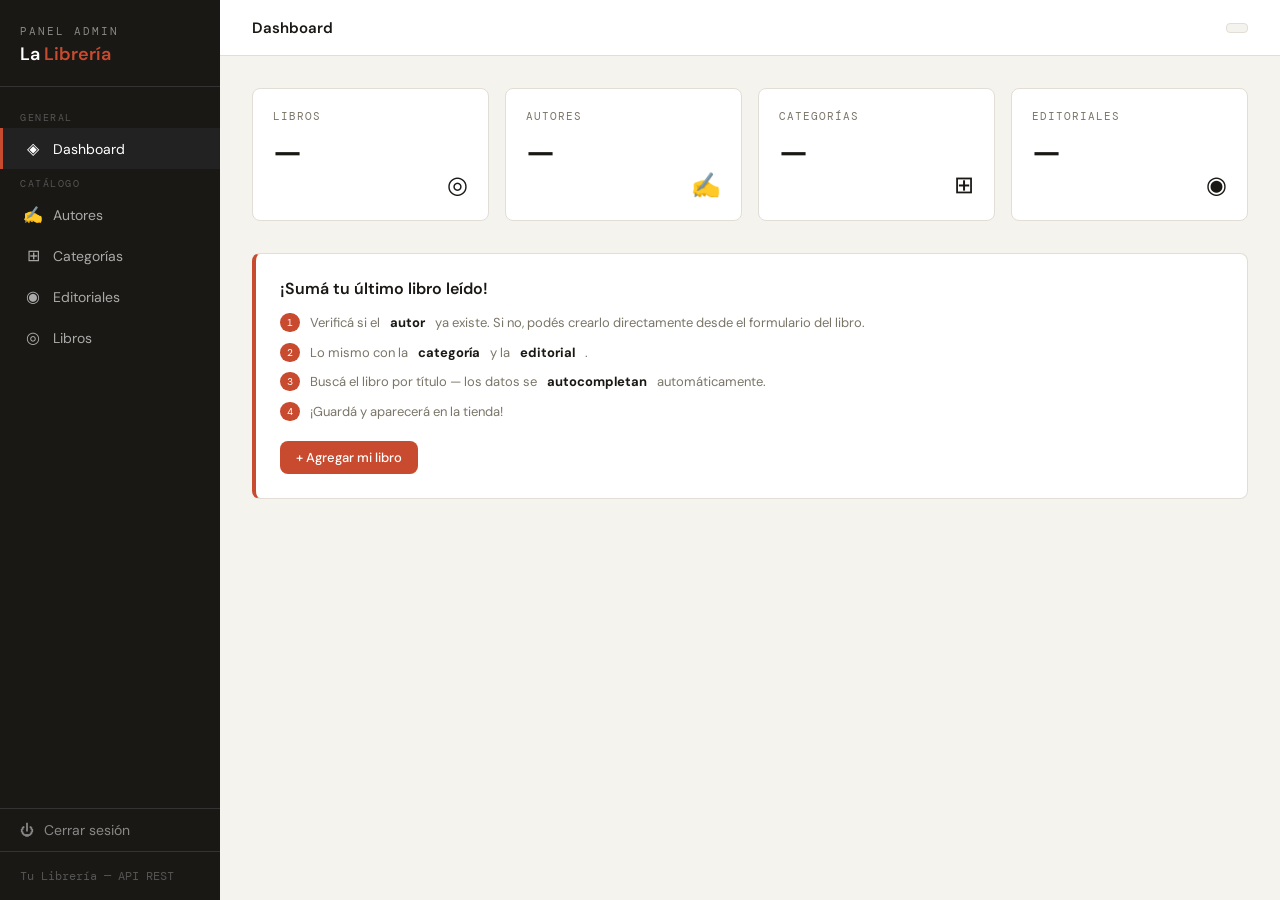
==== commit be658f78: "Se agrego barra de busqueda apuntando a api publica para consulta isbn" ====
--- a/admin-panel.html
+++ b/admin-panel.html
@@ -3,47 +3,51 @@
 <head>
     <meta charset="UTF-8">
     <meta name="viewport" content="width=device-width, initial-scale=1.0">
-    <title>Librería</title>
+    <title>Librería — Panel Admin</title>
     <link href="https://fonts.googleapis.com/css2?family=DM+Mono:wght@400;500&family=DM+Sans:wght@300;400;500;600&display=swap" rel="stylesheet">
     <link rel="stylesheet" href="css/admin.css">
 </head>
 <body>
 
-  <aside class="sidebar">
+  <!-- OVERLAY para cerrar sidebar en móvil -->
+  <div class="sidebar-overlay" id="sidebar-overlay" onclick="closeSidebar()"></div>
+
+  <!-- BOTÓN HAMBURGUESA (solo móvil) -->
+  <button class="sidebar-toggle" id="sidebar-toggle" onclick="toggleSidebar()">
+    <span></span><span></span><span></span>
+  </button>
+
+  <aside class="sidebar" id="sidebar">
     <div class="sidebar-logo">
       <span>Panel Admin</span>
       <h1>La <em>Librería</em></h1>
     </div>
     <nav class="sidebar-nav">
       <div class="nav-section">General</div>
-      <div class="nav-item active" onclick="showView('dashboard', this)">
+      <div class="nav-item active" onclick="showView('dashboard', this); closeSidebar()">
         <span class="icon">◈</span> Dashboard
       </div>
       <div class="nav-section">Catálogo</div>
-      <div class="nav-item" onclick="showView('autores', this)">
+      <div class="nav-item" onclick="showView('autores', this); closeSidebar()">
         <span class="icon">✍</span> Autores
       </div>
-      <div class="nav-item" onclick="showView('categorias', this)">
+      <div class="nav-item" onclick="showView('categorias', this); closeSidebar()">
         <span class="icon">⊞</span> Categorías
       </div>
-      <div class="nav-item" onclick="showView('editoriales', this)">
+      <div class="nav-item" onclick="showView('editoriales', this); closeSidebar()">
         <span class="icon">◉</span> Editoriales
       </div>
-      <div class="nav-item" onclick="showView('libros', this)">
+      <div class="nav-item" onclick="showView('libros', this); closeSidebar()">
         <span class="icon">◎</span> Libros
       </div>
     </nav>
-
-    <!-- LOGOUT -->
     <div class="sidebar-logout" onclick="logout()">
       <span class="icon">⏻</span> Cerrar sesión
     </div>
-
     <div class="sidebar-footer">Tu Librería — API REST</div>
   </aside>
 
   <main class="main">
-
     <div class="topbar">
       <span class="topbar-title" id="topbar-title">Dashboard</span>
       <span class="topbar-api" id="topbar-user"></span>
@@ -76,34 +80,19 @@
           </div>
         </div>
 
-        <!-- TARJETA INVITACIÓN -->
-<div class="invite-card">
-  <div class="invite-card-text">
-    <h3>¡Sumá tu último libro leído!</h3>
-    <ol class="invite-steps">
-      <li>
-        <span class="order-badge">1</span>
-        Verificá si el <strong>autor</strong> ya existe en la sección Autores. Si no, crealo primero.
-      </li>
-      <li>
-        <span class="order-badge">2</span>
-        Verificá si la <strong>categoría</strong> existe en la sección Categorías. Si no, creala primero.
-      </li>
-      <li>
-        <span class="order-badge">3</span>
-        Buscá el <strong>ISBN</strong> del libro en Google — es el código único de 13 dígitos que identifica cada libro.
-      </li>
-      <li>
-        <span class="order-badge">4</span>
-        ¡Agregá el <strong>libro</strong> con todos los datos!
-      </li>
-    </ol>
-    <button class="btn btn-primary invite-btn" onclick="quickAddLibro()">
-      + Agregar mi libro
-    </button>
-  </div>
-  </div>
-</div>
+        <div class="invite-card">
+          <div class="invite-card-text">
+            <h3>¡Sumá tu último libro leído!</h3>
+            <ol class="invite-steps">
+              <li><span class="order-badge">1</span> Verificá si el <strong>autor</strong> ya existe. Si no, podés crearlo directamente desde el formulario del libro.</li>
+              <li><span class="order-badge">2</span> Lo mismo con la <strong>categoría</strong> y la <strong>editorial</strong>.</li>
+              <li><span class="order-badge">3</span> Buscá el libro por título — los datos se <strong>autocompletan</strong> automáticamente.</li>
+              <li><span class="order-badge">4</span> ¡Guardá y aparecerá en la tienda!</li>
+            </ol>
+            <button class="btn btn-primary invite-btn" onclick="quickAddLibro()">+ Agregar mi libro</button>
+          </div>
+        </div>
+      </div>
 
       <!-- AUTORES -->
       <div id="view-autores" class="view">
@@ -113,9 +102,7 @@
         </div>
         <div class="table-wrap">
           <table>
-            <thead>
-              <tr><th>ID</th><th>Nombre</th><th>Apellido</th><th>Acciones</th></tr>
-            </thead>
+            <thead><tr><th>ID</th><th>Nombre</th><th>Apellido</th><th>Acciones</th></tr></thead>
             <tbody id="tbody-autores"></tbody>
           </table>
         </div>
@@ -129,9 +116,7 @@
         </div>
         <div class="table-wrap">
           <table>
-            <thead>
-              <tr><th>ID</th><th>Género</th><th>Acciones</th></tr>
-            </thead>
+            <thead><tr><th>ID</th><th>Género</th><th>Acciones</th></tr></thead>
             <tbody id="tbody-categorias"></tbody>
           </table>
         </div>
@@ -145,9 +130,7 @@
         </div>
         <div class="table-wrap">
           <table>
-            <thead>
-              <tr><th>ID</th><th>Nombre</th><th>Acciones</th></tr>
-            </thead>
+            <thead><tr><th>ID</th><th>Nombre</th><th>Acciones</th></tr></thead>
             <tbody id="tbody-editoriales"></tbody>
           </table>
         </div>
@@ -161,9 +144,7 @@
         </div>
         <div class="table-wrap">
           <table>
-            <thead>
-              <tr><th>ID</th><th>Título</th><th>Autor</th><th>Categoría</th><th>Editorial</th><th>Acciones</th></tr>
-            </thead>
+            <thead><tr><th>ID</th><th>Título</th><th>Autor</th><th>Categoría</th><th>Editorial</th><th>Acciones</th></tr></thead>
             <tbody id="tbody-libros"></tbody>
           </table>
         </div>
@@ -182,13 +163,24 @@
       <div class="modal-body" id="modal-body"></div>
       <div class="modal-footer">
         <button class="btn btn-secondary" onclick="closeModal()">Cancelar</button>
-        <button class="btn btn-primary" id="modal-save-btn" onclick="saveModal()">Guardar</button>
+        <button class="btn btn-primary" onclick="saveModal()">Guardar</button>
       </div>
     </div>
   </div>
 
   <div class="toast-container" id="toast-container"></div>
 
+  <script>
+    function toggleSidebar() {
+      document.getElementById('sidebar').classList.toggle('open');
+      document.getElementById('sidebar-overlay').classList.toggle('open');
+    }
+    function closeSidebar() {
+      document.getElementById('sidebar').classList.remove('open');
+      document.getElementById('sidebar-overlay').classList.remove('open');
+    }
+  </script>
+
   <script src="js/auth.js"></script>
   <script src="js/admin.js"></script>
 </body>
--- a/css/admin.css
+++ b/css/admin.css
@@ -111,7 +111,7 @@
 
 .sidebar-logout:hover {
   color: #ff6b6b;
-  background: rgba(255,107,107,0.08);
+  background: rgba(255, 107, 107, 0.08);
 }
 
 /* Etiquetas de sección dentro del nav (ej: "CATÁLOGO") */
@@ -376,8 +376,9 @@
   font-size: 12px;
 }
 
-.invite-btn { 
-  margin-top: 20px; /* ← aumentá este valor */
+.invite-btn {
+  margin-top: 20px;
+  /* ← aumentá este valor */
 }
 
 
@@ -634,4 +635,339 @@
   to {
     transform: rotate(360deg);
   }
+}
+
+/* AGREGAR AL FINAL DE admin.css */
+
+.invite-card {
+  background: var(--surface);
+  border: 1px solid var(--border);
+  border-left: 4px solid var(--accent);
+  border-radius: var(--radius);
+  padding: 24px;
+  margin-bottom: 20px;
+}
+
+.invite-card-text h3 {
+  font-size: 16px;
+  font-weight: 600;
+  margin-bottom: 14px;
+}
+
+.invite-steps {
+  list-style: none;
+  display: flex;
+  flex-direction: column;
+  gap: 10px;
+}
+
+.invite-steps li {
+  display: flex;
+  align-items: flex-start;
+  gap: 10px;
+  font-size: 13px;
+  color: var(--text-muted);
+  line-height: 1.5;
+}
+
+.invite-steps li strong {
+  color: var(--text);
+}
+
+.invite-btn {
+  margin-top: 20px;
+}
+
+.gb-section {
+  background: var(--bg);
+  border: 1px solid var(--border);
+  border-radius: var(--radius);
+  padding: 14px;
+}
+
+.gb-label {
+  font-size: 12px;
+  font-weight: 500;
+  color: var(--text-muted);
+  font-family: var(--mono);
+  text-transform: uppercase;
+  letter-spacing: 0.5px;
+  display: block;
+  margin-bottom: 8px;
+}
+
+.gb-input-row {
+  display: flex;
+  gap: 8px;
+}
+
+.gb-input-row input {
+  flex: 1;
+  padding: 8px 12px;
+  border: 1px solid var(--border);
+  border-radius: var(--radius);
+  font-size: 14px;
+  font-family: var(--sans);
+  background: var(--surface);
+  color: var(--text);
+  outline: none;
+}
+
+.gb-input-row input:focus {
+  border-color: var(--accent);
+}
+
+.gb-results {
+  margin-top: 10px;
+  display: flex;
+  flex-direction: column;
+  gap: 6px;
+  max-height: 220px;
+  overflow-y: auto;
+}
+
+.gb-item {
+  display: flex;
+  gap: 10px;
+  padding: 8px;
+  border-radius: var(--radius);
+  cursor: pointer;
+  border: 1px solid var(--border);
+  background: var(--surface);
+  transition: all 0.15s;
+}
+
+.gb-item:hover {
+  border-color: var(--accent);
+  background: var(--accent-light);
+}
+
+.gb-item img {
+  width: 40px;
+  height: 56px;
+  object-fit: cover;
+  border-radius: 2px;
+  flex-shrink: 0;
+}
+
+.gb-no-img {
+  width: 40px;
+  height: 56px;
+  display: flex;
+  align-items: center;
+  justify-content: center;
+  font-size: 20px;
+  background: var(--bg);
+  border-radius: 2px;
+  flex-shrink: 0;
+}
+
+.gb-item-info {
+  flex: 1;
+  min-width: 0;
+}
+
+.gb-item-title {
+  font-size: 13px;
+  font-weight: 600;
+  white-space: nowrap;
+  overflow: hidden;
+  text-overflow: ellipsis;
+  margin-bottom: 2px;
+}
+
+.gb-item-meta {
+  font-size: 12px;
+  color: var(--text-muted);
+  margin-bottom: 2px;
+}
+
+.gb-item-isbn {
+  font-family: var(--mono);
+  font-size: 11px;
+  color: var(--accent);
+}
+
+.gb-loading,
+.gb-empty {
+  font-size: 13px;
+  color: var(--text-muted);
+  text-align: center;
+  padding: 12px;
+}
+
+.form-divider {
+  text-align: center;
+  font-size: 12px;
+  color: var(--text-muted);
+  margin: 4px 0;
+}
+
+.form-group-header {
+  display: flex;
+  align-items: center;
+  justify-content: space-between;
+  margin-bottom: 5px;
+}
+
+.form-group-header label {
+  margin-bottom: 0;
+}
+
+.btn-inline-toggle {
+  background: none;
+  border: none;
+  color: var(--accent);
+  font-size: 12px;
+  cursor: pointer;
+  font-family: var(--sans);
+  font-weight: 500;
+  padding: 0;
+  transition: opacity 0.15s;
+}
+
+.btn-inline-toggle:hover {
+  opacity: 0.7;
+}
+
+.inline-form {
+  margin-top: 8px;
+  padding: 12px;
+  background: var(--bg);
+  border: 1px dashed var(--border);
+  border-radius: var(--radius);
+  display: flex;
+  flex-direction: column;
+  gap: 8px;
+}
+
+.inline-form input {
+  padding: 8px 12px;
+  border: 1px solid var(--border);
+  border-radius: var(--radius);
+  font-size: 13px;
+  font-family: var(--sans);
+  background: var(--surface);
+  color: var(--text);
+  outline: none;
+}
+
+.inline-form input:focus {
+  border-color: var(--accent);
+}
+
+.hidden {
+  display: none !important;
+}
+
+.sidebar-logout {
+  display: flex;
+  align-items: center;
+  gap: 10px;
+  padding: 12px 20px;
+  cursor: pointer;
+  font-size: 14px;
+  color: #888;
+  border-top: 1px solid #333;
+  transition: all 0.15s;
+}
+
+.sidebar-logout:hover {
+  color: #ff6b6b;
+  background: rgba(255, 107, 107, 0.08);
+}
+
+/* RESPONSIVE */
+.sidebar-toggle {
+  display: none;
+  position: fixed;
+  top: 12px;
+  left: 12px;
+  z-index: 300;
+  background: var(--text);
+  border: none;
+  border-radius: var(--radius);
+  padding: 8px 10px;
+  cursor: pointer;
+  flex-direction: column;
+  gap: 4px;
+}
+
+.sidebar-toggle span {
+  display: block;
+  width: 20px;
+  height: 2px;
+  background: white;
+  border-radius: 2px;
+}
+
+.sidebar-overlay {
+  display: none;
+  position: fixed;
+  inset: 0;
+  background: rgba(0, 0, 0, 0.5);
+  z-index: 150;
+}
+
+.sidebar-overlay.open {
+  display: block;
+}
+
+@media (max-width: 768px) {
+  .sidebar-toggle {
+    display: flex;
+  }
+
+  .sidebar {
+    transform: translateX(-100%);
+    transition: transform 0.3s ease;
+    z-index: 200;
+  }
+
+  .sidebar.open {
+    transform: translateX(0);
+  }
+
+  .main {
+    margin-left: 0;
+  }
+
+  .topbar {
+    padding: 0 16px 0 56px;
+  }
+
+  .content {
+    padding: 16px;
+  }
+
+  .dashboard-grid {
+    grid-template-columns: repeat(2, 1fr);
+  }
+
+  .modal {
+    width: 95vw;
+  }
+
+  .gb-input-row {
+    flex-direction: column;
+  }
+
+  table {
+    font-size: 12px;
+  }
+
+  thead th,
+  tbody td {
+    padding: 8px 10px;
+  }
+}
+
+@media (max-width: 480px) {
+  .dashboard-grid {
+    grid-template-columns: 1fr 1fr;
+  }
+
+  .stat-card .value {
+    font-size: 24px;
+  }
 }
